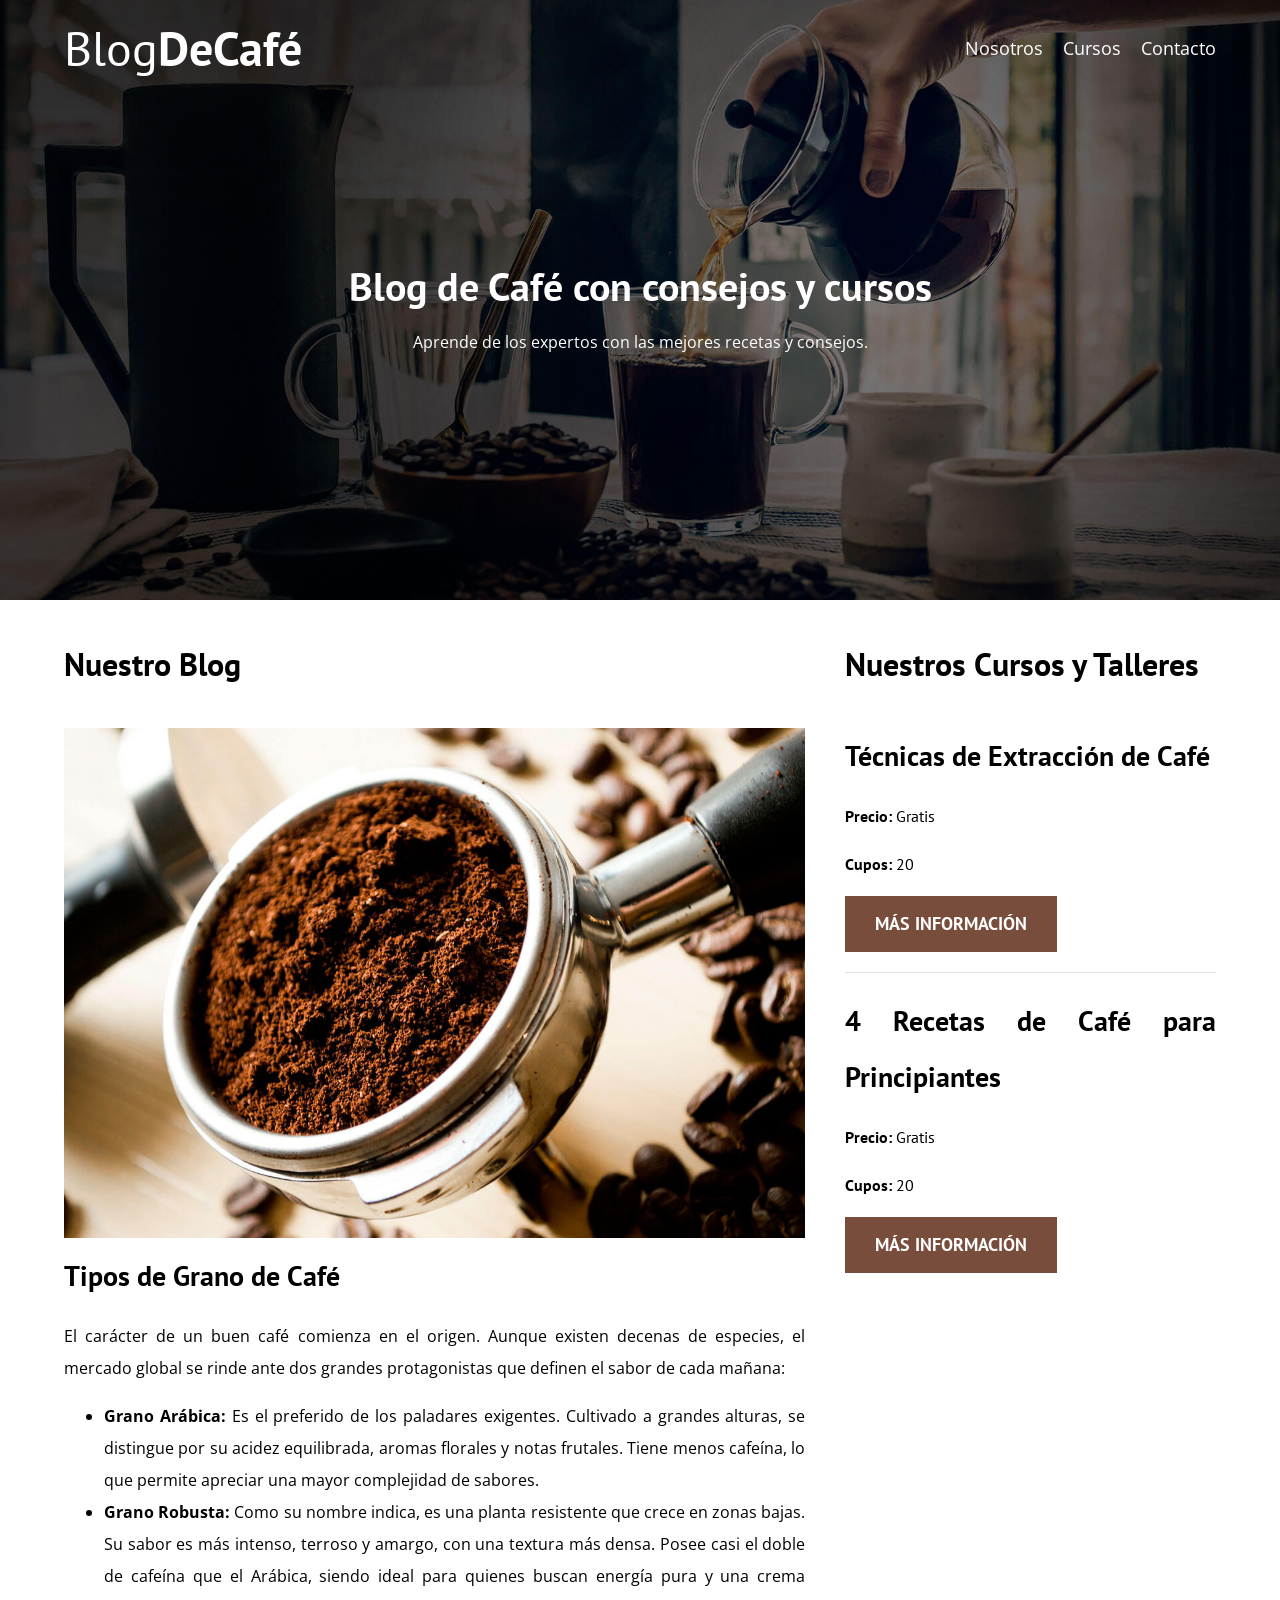
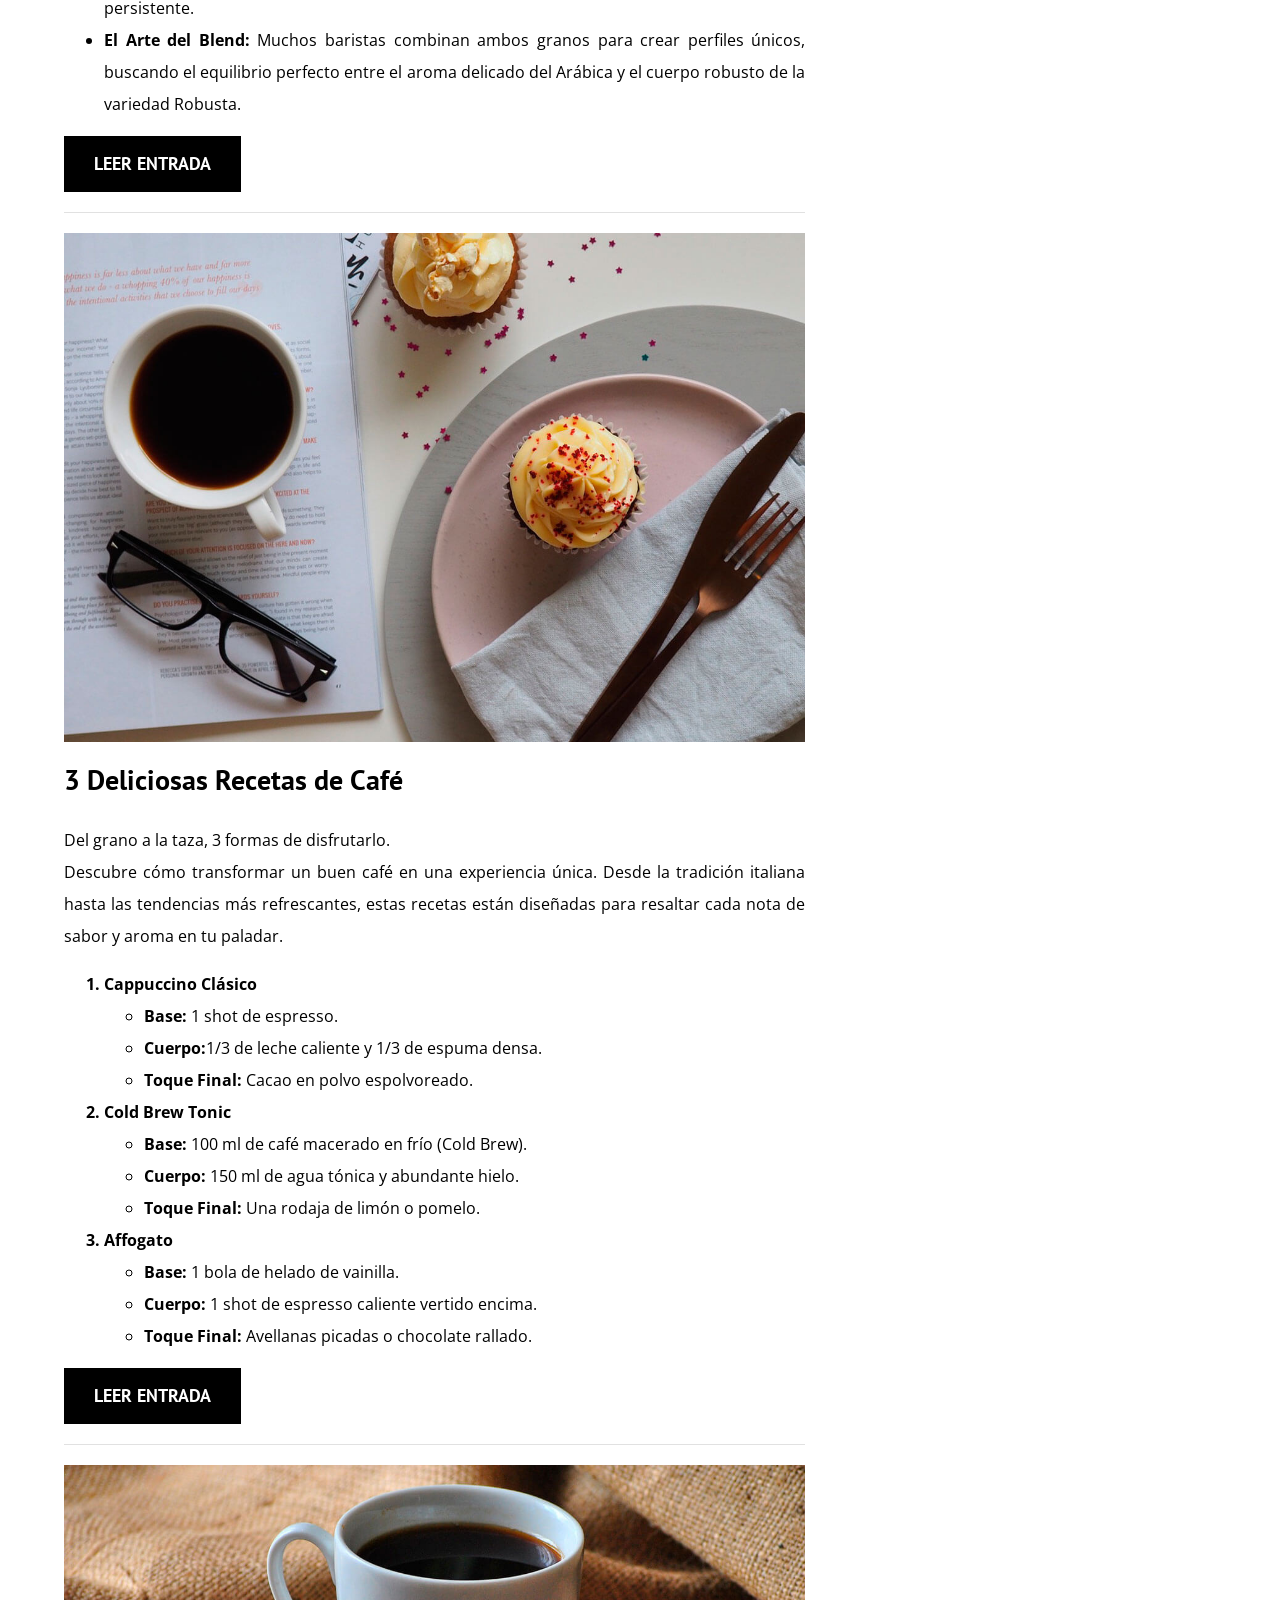
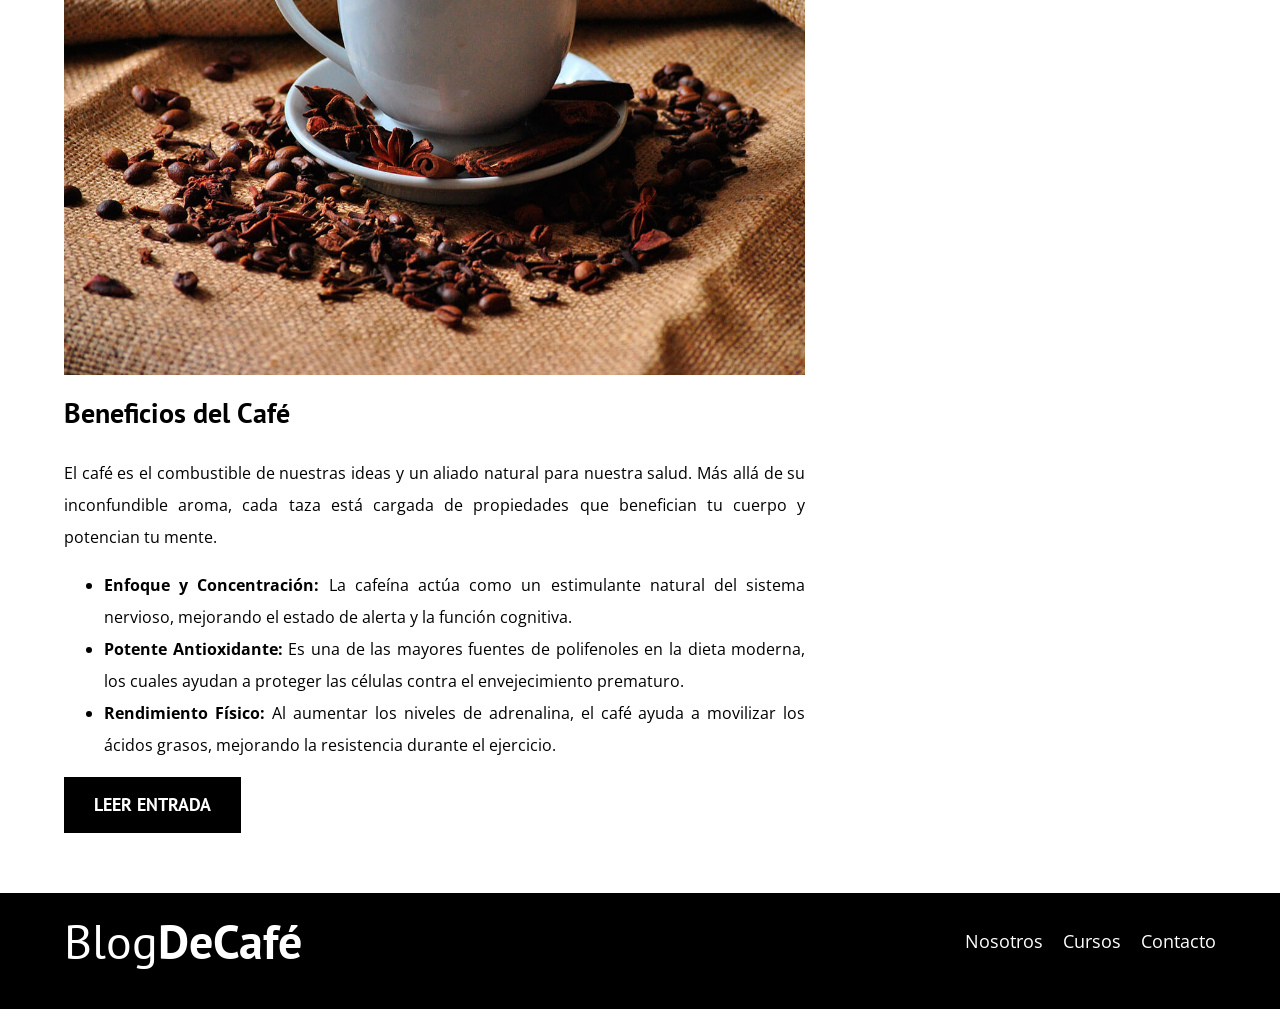
==== index.html @ ea9eab6d "Previo a Agentes" ====
<!DOCTYPE html>
<html lang="en">
<head>
    <meta charset="UTF-8">
    <meta name="viewport" content="width=device-width, initial-scale=1.0">
    <title>BlogDeCafe</title>
    <!--    ENLACES    -->
    <link rel="stylesheet" href="css/normalize.css">
    <link rel="preconnect" href="https://fonts.googleapis.com">
    <link rel="preconnect" href="https://fonts.gstatic.com" crossorigin>
    <link href="https://fonts.googleapis.com/css2?family=Open+Sans:ital,wght@0,300..800;1,300..800&family=PT+Sans:ital,wght@0,400;0,700;1,400;1,700&display=swap" rel="stylesheet">
    <link rel="stylesheet" href="css/style.css">
</head>
<body>

    <header class="header">
        <!--    BARRA NAVEGACIÓN    -->
        <div class="contenedor">
            <div class="barra">
                <a class="logo" href="index.html">
                    <h1 class="logo__nombre no-margin centrar-texto">Blog<span class="logo__bold">DeCafé</span></h1>
                </a>

                <nav class="navegacion">
                    <a href="nosotros.html" class="navegacion__enlace">Nosotros</a>
                    <a href="cursos.html" class="navegacion__enlace">Cursos</a>
                    <a href="contacto.html" class="navegacion__enlace">Contacto</a>
                </nav>
            </div>
        </div>

        <div class="header__texto">
            <h2 class="no-margin">
                Blog de Café con consejos y cursos
            </h2>
            <p class="no-margin">
                Aprende de los expertos con las mejores recetas y consejos.
            </p>
        </div>
    </header>

    <div class="contenedor contenido-principal">
        <!--    CONTENIDO DEL BLOG  -->
        <main class="blog">
            <h3>Nuestro Blog</h3>
            <!--    ENTRADA 1 -->
            <article class="entrada">
                <div class="entrada__imagen">
                    <img src="img/blog1.jpg" alt="imagen blog">
                </div>

                <div class="entrada__contenido">
                    <h4 class="no-margin">Tipos de Grano de Café</h4>
                    <p class="tiposdegranos_texto">
                        El carácter de un buen café comienza en el origen. Aunque existen decenas de especies, el mercado global se rinde ante dos grandes protagonistas que definen el sabor de cada mañana:
                        <ul>
                            <li><b>Grano Arábica:</b> Es el preferido de los paladares exigentes. Cultivado a grandes alturas, se distingue por su acidez equilibrada, aromas florales y notas frutales. Tiene menos cafeína, lo que permite apreciar una mayor complejidad de sabores.</li>
                            <li><b>Grano Robusta:</b> Como su nombre indica, es una planta resistente que crece en zonas bajas. Su sabor es más intenso, terroso y amargo, con una textura más densa. Posee casi el doble de cafeína que el Arábica, siendo ideal para quienes buscan energía pura y una crema persistente.</li>
                            <li><b>El Arte del Blend:</b> Muchos baristas combinan ambos granos para crear perfiles únicos, buscando el equilibrio perfecto entre el aroma delicado del Arábica y el cuerpo robusto de la variedad Robusta.</li>
                        </ul>
                    </p>
                    <a href="entrada.html" class="boton boton--primario">Leer entrada</a>
                </div>
            </article>
            <!--    ENTRADA 2 -->
            <article class="entrada">
                <div class="entrada__imagen">
                    <img src="img/blog2.jpg" alt="imagen blog">
                </div>
                
                <div class="entrada__contenido">
                    <h4 class="no-margin">3 Deliciosas Recetas de Café</h4>
                    <p class="tiposdegranos_texto">
                        Del grano a la taza, 3 formas de disfrutarlo. <br>
                        Descubre cómo transformar un buen café en una experiencia única. Desde la tradición italiana hasta las tendencias más refrescantes, estas recetas están diseñadas para resaltar cada nota de sabor y aroma en tu paladar.
                        <ol>
                            <b><li>Cappuccino Clásico</li></b>
                            <ul>
                                <li><b>Base:</b> 1 shot de espresso.</li>
                                <li><b>Cuerpo:</b>1/3 de leche caliente y 1/3 de espuma densa.</li>
                                <li><b>Toque Final:</b> Cacao en polvo espolvoreado.</li>
                            </ul>
                            <b><li>Cold Brew Tonic</li></b>
                            <ul>
                                <li><b>Base:</b> 100 ml de café macerado en frío (Cold Brew).</li>
                                <li><b>Cuerpo:</b> 150 ml de agua tónica y abundante hielo.</li>
                                <li><b>Toque Final:</b> Una rodaja de limón o pomelo.</li>
                            </ul>
                            <b><li>Affogato</li></b>
                            <ul>
                                <li><b>Base:</b> 1 bola de helado de vainilla.</li>
                                <li><b>Cuerpo:</b> 1 shot de espresso caliente vertido encima.</li>
                                <li><b>Toque Final:</b> Avellanas picadas o chocolate rallado.</li>
                            </ul>
                        </ol>
                        
                    </p>
                    <a href="entrada.html" class="boton boton--primario">Leer entrada</a>
                </div>
            </article>
            <!--    ENTRADA 3 -->
            <article class="entrada">
                <div class="entrada__imagen">
                    <img src="img/blog3.jpg" alt="imagen blog">
                </div>
                
                <div class="entrada__contenido">
                    <h4 class="no-margin">Beneficios del Café</h4>
                    <p class="tiposdegranos_texto">
                        El café es el combustible de nuestras ideas y un aliado natural para nuestra salud. Más allá de su inconfundible aroma, cada taza está cargada de propiedades que benefician tu cuerpo y potencian tu mente.
                        <ul>
                            <li><b>Enfoque y Concentración:</b> La cafeína actúa como un estimulante natural del sistema nervioso, mejorando el estado de alerta y la función cognitiva.</li>
                            <li><b>Potente Antioxidante:</b> Es una de las mayores fuentes de polifenoles en la dieta moderna, los cuales ayudan a proteger las células contra el envejecimiento prematuro.</li>
                            <li><b>Rendimiento Físico:</b> Al aumentar los niveles de adrenalina, el café ayuda a movilizar los ácidos grasos, mejorando la resistencia durante el ejercicio.</li>
                        </ul>
                    </p>
                    <a href="entrada.html" class="boton boton--primario">Leer entrada</a>
                </div>
            </article>

        </main>

        <!--    BARRA LATERAL   -->
        <aside class="sidebar">
            <h3>Nuestros Cursos y Talleres</h3>
            <!--    CURSOS      -->
            <ul class="cursos no-padding">
                <li class="widget-curso">
                    <h4 class="no-margin">Técnicas de Extracción de Café</h4>
                    <p class="widget-curso__item">Precio: 
                        <span class="widget-curso__info"> Gratis</span>
                    </p>
                    <p class="widget-curso__item">Cupos: 
                        <span class="widget-curso__info"> 20</span>
                    </p>
                    <!--BOTON-->
                    <a href="entrada.html" class="boton boton--secundario">Más información</a>
                </li>

                <li class="widget-curso">
                    <h4 class="no-margin">4 Recetas de Café para Principiantes</h4>
                    <p class="widget-curso__item">Precio: 
                        <span class="widget-curso__info"> Gratis</span>
                    </p>
                    <p class="widget-curso__item">Cupos: 
                        <span class="widget-curso__info"> 20</span>
                    </p>
                    <!--BOTON-->
                    <a href="entrada.html" class="boton boton--secundario">Más información</a>
                </li>
            </ul>
        </aside>
    </div>
    
    <footer class="footer">
        <div class="contenedor">
            <div class="barra">
                <a class="logo" href="index.html">
                    <h1 class="logo__nombre no-margin centrar-texto">Blog<span class="logo__bold">DeCafé</span></h1>
                </a>

                <nav class="navegacion">
                    <a href="nosotros.html" class="navegacion__enlace">Nosotros</a>
                    <a href="cursos.html" class="navegacion__enlace">Cursos</a>
                    <a href="contacto.html" class="navegacion__enlace">Contacto</a>
                </nav>
            </div>
        </div>
    </footer>

</body>
</html>
---- css/style.css ----
/*Custom Properties*/
:root{
    --fuenteHeading: 'PT Sans', san-serif;
    --fuenteParrafos: 'Open Sans', san-serif;

    --primario: #784D3C;
    --gris: #e1e1e1;
    --blanco: #ffffff;
    --negro: #000000;
}

html{
    box-sizing: border-box;
    font-size: 62.5%;           /*1rem = 10px*/
}
/* Snippet */
*, *:before, *:after{
    box-sizing: inherit;
}
body{
    font-family: var(--fuenteParrafos);
    font-size: 1.6rem;
    line-height: 2;             /*Interlineado*/
}
/* GLOBALES */
.contenedor{
    max-width: 120rem;
    width: 90%;                 /*Uso un ancho del 90%*/
    margin: 0 auto;             /*Centrado*/
}
a{
    text-decoration: none;
}
h1, h2, h3, h4{
    font-family: var(--fuenteHeading);
}
h1{
    font-size: 4.8rem;
}
h2{
    font-size: 4rem;
}
h3{
    font-size: 3.2rem;
}
h4{
    font-size: 2.8rem;
}
img{
    max-width: 100%;
}
/*  UTILIDADES  */
.no-margin{
    margin: 0;      /*Para eliminar el margen*/
}
.no-padding{
    padding: 0;     /*Para eliminar el padding*/
}
.centrar-texto{
    text-align: center;
}
/* HEADER */
.header{
    background-image: url(../img/banner.jpg);
    height: 60rem;
    background-size: cover;                 /*Toma todo el espacio disponible*/
    background-repeat: no-repeat;
    background-position: center center;     /*Centrado Vertical y Horizontal*/
}
.header__texto{
    text-align: center;
    color: var(--blanco);
    margin-top: 5rem;
}
@media (min-width: 768px) {
    .header__texto{
        margin-top: 15rem;
    }
}
@media (min-width: 768px) {
    .barra{
        display: flex;
        justify-content: space-between;
        align-items: center;
    }
}
.logo{
    color: var(--blanco);
}
.logo__nombre{
    font-weight: 400;
}
.logo__bold{
    font-weight: 700;
}
/* ENLACES */
@media (min-width: 768px) {
    .navegacion{
        display: flex;
        gap: 2rem;
    }
}
.navegacion__enlace{
    display: block;
    text-align: center;
    font-size: 1.8rem;
    color: var(--blanco);
}
/*CONTENIDO DEL BLOG*/
@media (min-width: 768px) {
    .contenido-principal{
        display: grid;
        grid-template-columns: 2fr 1fr;
        column-gap: 4rem;
    }
}
.tiposdegranos_texto{
    text-align: justify;
}
ul{
    text-align: justify;
}
.entrada{
    border-bottom: 1px solid var(--gris);
    margin-bottom: 2rem;
}
.entrada:last-of-type{      /*Me refiero a la ULTIMA entrada*/
    border: none;           /*Es para que la ultima entrada NO*/
    margin-bottom: 0;       /*tenga la línea gris */
}
.boton{
    display: block;
    font-family: var(--fuenteHeading);
    color: var(--blanco);
    text-align: center;
    padding: 1rem 3rem;
    font-size: 1.8rem;
    font-weight: 700;
    text-transform: uppercase;
    margin-bottom: 2rem;
}
@media (min-width: 768px) {
    .boton{
        display: inline-block;
    }
    
}
.boton--primario{
    background-color: var(--negro);
}                                       /*Uso de MODIFICADOR de BEM*/
.boton--secundario{
    background-color: var(--primario);
}
/* Seccíon LATERAL (ASIDE)*/
.cursos{
    list-style: none;
}
.widget-curso{
    border-bottom: 1px solid var(--gris);
    margin-bottom: 2rem;
}
.widget-curso:last-of-type{     /*SELECCIONA EL ULTIMO CURSO*/
    border: none;
    margin-bottom: 0;
}
.widget-curso__item{
    font-family: var(--fuenteHeading);
    font-weight: 700;

}
.widget-curso__info{
    font-family: var(--fuenteHeading);
    font-weight: 400;
}
/*  FOOTER  */
.footer{
    background-color: var(--negro);
    padding-bottom: 2rem;
    margin-top: 4rem;
}
/*  SOBRE NOSOTROS */
.sobre-nostros__texto{
    text-align: justify;
}
@media (min-width: 768px) {
    .sobre-nostros{
        display: grid;
        grid-template-columns: repeat(2, 1fr);
        column-gap: 2rem;
    }
}
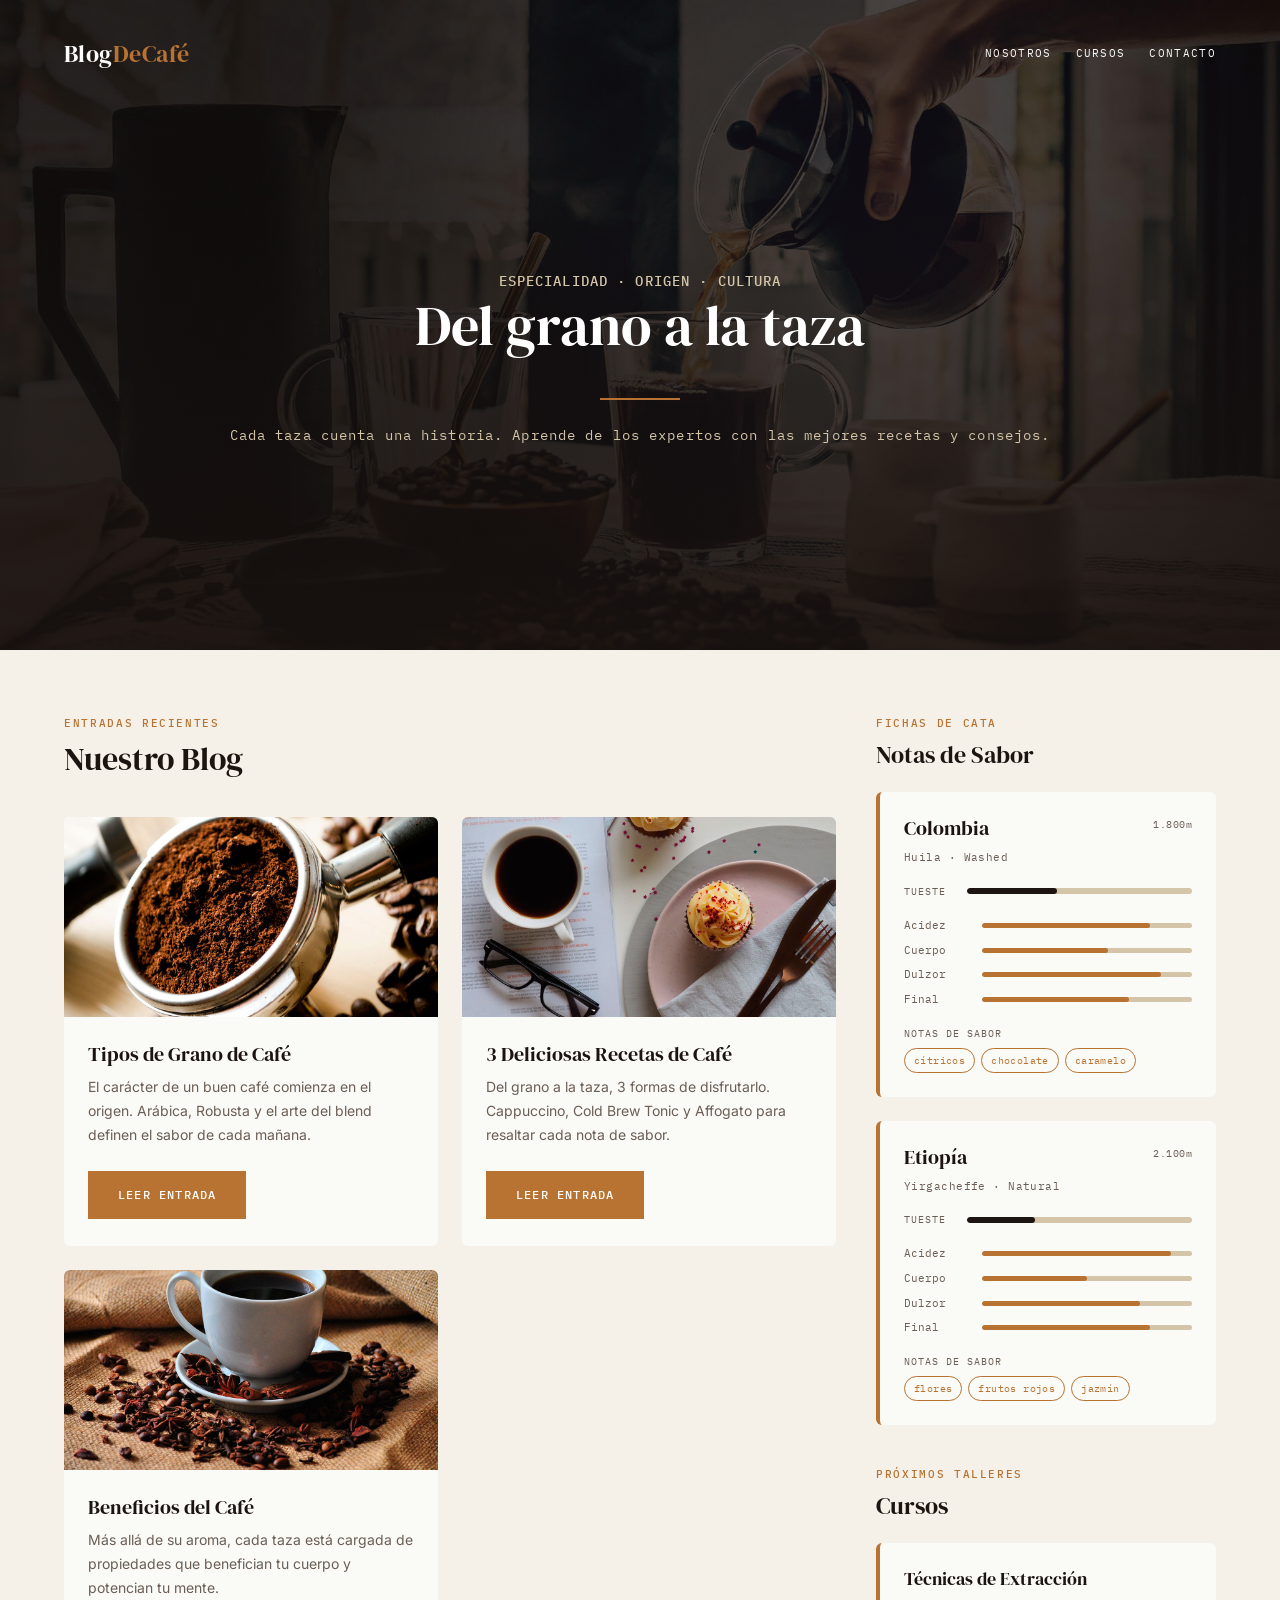
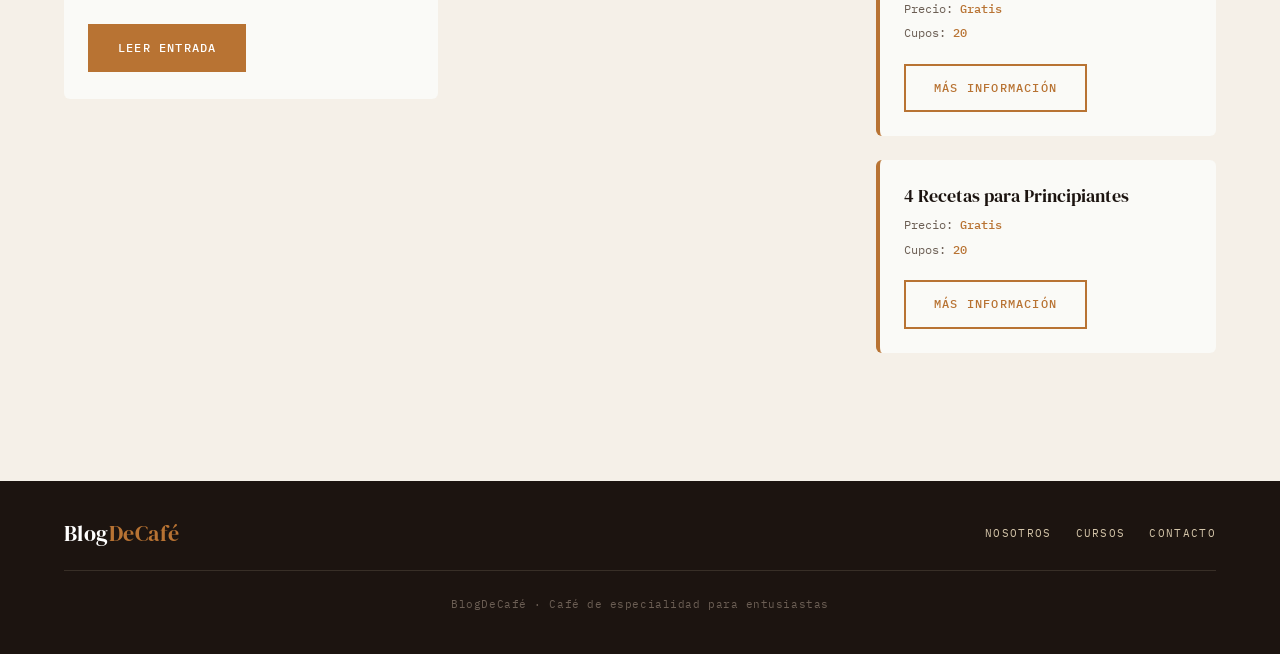
==== commit bef5c37d: "Reestructuración con Skills" ====
--- a/index.html
+++ b/index.html
@@ -1,26 +1,23 @@
 <!DOCTYPE html>
-<html lang="en">
+<html lang="es">
 <head>
     <meta charset="UTF-8">
     <meta name="viewport" content="width=device-width, initial-scale=1.0">
-    <title>BlogDeCafe</title>
-    <!--    ENLACES    -->
+    <title>BlogDeCafé — Café de Especialidad</title>
     <link rel="stylesheet" href="css/normalize.css">
     <link rel="preconnect" href="https://fonts.googleapis.com">
     <link rel="preconnect" href="https://fonts.gstatic.com" crossorigin>
-    <link href="https://fonts.googleapis.com/css2?family=Open+Sans:ital,wght@0,300..800;1,300..800&family=PT+Sans:ital,wght@0,400;0,700;1,400;1,700&display=swap" rel="stylesheet">
+    <link href="https://fonts.googleapis.com/css2?family=DM+Serif+Display&family=IBM+Plex+Mono:wght@400;500&family=Inter:wght@400;500;600&display=swap" rel="stylesheet">
     <link rel="stylesheet" href="css/style.css">
 </head>
 <body>
 
     <header class="header">
-        <!--    BARRA NAVEGACIÓN    -->
         <div class="contenedor">
             <div class="barra">
                 <a class="logo" href="index.html">
-                    <h1 class="logo__nombre no-margin centrar-texto">Blog<span class="logo__bold">DeCafé</span></h1>
+                    <h1 class="logo__nombre no-margin">Blog<span class="logo__bold">DeCafé</span></h1>
                 </a>
-
                 <nav class="navegacion">
                     <a href="nosotros.html" class="navegacion__enlace">Nosotros</a>
                     <a href="cursos.html" class="navegacion__enlace">Cursos</a>
@@ -30,143 +27,206 @@
         </div>
 
         <div class="header__texto">
-            <h2 class="no-margin">
-                Blog de Café con consejos y cursos
-            </h2>
-            <p class="no-margin">
-                Aprende de los expertos con las mejores recetas y consejos.
-            </p>
+            <p class="eyebrow no-margin">Especialidad · Origen · Cultura</p>
+            <h2 class="no-margin">Del grano a la taza</h2>
+            <hr class="copper-line">
+            <p class="no-margin">Cada taza cuenta una historia. Aprende de los expertos con las mejores recetas y consejos.</p>
         </div>
     </header>
 
     <div class="contenedor contenido-principal">
-        <!--    CONTENIDO DEL BLOG  -->
         <main class="blog">
+            <p class="eyebrow">Entradas recientes</p>
             <h3>Nuestro Blog</h3>
-            <!--    ENTRADA 1 -->
-            <article class="entrada">
-                <div class="entrada__imagen">
-                    <img src="img/blog1.jpg" alt="imagen blog">
-                </div>
-
-                <div class="entrada__contenido">
-                    <h4 class="no-margin">Tipos de Grano de Café</h4>
-                    <p class="tiposdegranos_texto">
-                        El carácter de un buen café comienza en el origen. Aunque existen decenas de especies, el mercado global se rinde ante dos grandes protagonistas que definen el sabor de cada mañana:
-                        <ul>
-                            <li><b>Grano Arábica:</b> Es el preferido de los paladares exigentes. Cultivado a grandes alturas, se distingue por su acidez equilibrada, aromas florales y notas frutales. Tiene menos cafeína, lo que permite apreciar una mayor complejidad de sabores.</li>
-                            <li><b>Grano Robusta:</b> Como su nombre indica, es una planta resistente que crece en zonas bajas. Su sabor es más intenso, terroso y amargo, con una textura más densa. Posee casi el doble de cafeína que el Arábica, siendo ideal para quienes buscan energía pura y una crema persistente.</li>
-                            <li><b>El Arte del Blend:</b> Muchos baristas combinan ambos granos para crear perfiles únicos, buscando el equilibrio perfecto entre el aroma delicado del Arábica y el cuerpo robusto de la variedad Robusta.</li>
-                        </ul>
-                    </p>
-                    <a href="entrada.html" class="boton boton--primario">Leer entrada</a>
-                </div>
-            </article>
-            <!--    ENTRADA 2 -->
-            <article class="entrada">
-                <div class="entrada__imagen">
-                    <img src="img/blog2.jpg" alt="imagen blog">
-                </div>
-                
-                <div class="entrada__contenido">
-                    <h4 class="no-margin">3 Deliciosas Recetas de Café</h4>
-                    <p class="tiposdegranos_texto">
-                        Del grano a la taza, 3 formas de disfrutarlo. <br>
-                        Descubre cómo transformar un buen café en una experiencia única. Desde la tradición italiana hasta las tendencias más refrescantes, estas recetas están diseñadas para resaltar cada nota de sabor y aroma en tu paladar.
-                        <ol>
-                            <b><li>Cappuccino Clásico</li></b>
-                            <ul>
-                                <li><b>Base:</b> 1 shot de espresso.</li>
-                                <li><b>Cuerpo:</b>1/3 de leche caliente y 1/3 de espuma densa.</li>
-                                <li><b>Toque Final:</b> Cacao en polvo espolvoreado.</li>
-                            </ul>
-                            <b><li>Cold Brew Tonic</li></b>
-                            <ul>
-                                <li><b>Base:</b> 100 ml de café macerado en frío (Cold Brew).</li>
-                                <li><b>Cuerpo:</b> 150 ml de agua tónica y abundante hielo.</li>
-                                <li><b>Toque Final:</b> Una rodaja de limón o pomelo.</li>
-                            </ul>
-                            <b><li>Affogato</li></b>
-                            <ul>
-                                <li><b>Base:</b> 1 bola de helado de vainilla.</li>
-                                <li><b>Cuerpo:</b> 1 shot de espresso caliente vertido encima.</li>
-                                <li><b>Toque Final:</b> Avellanas picadas o chocolate rallado.</li>
-                            </ul>
-                        </ol>
-                        
-                    </p>
-                    <a href="entrada.html" class="boton boton--primario">Leer entrada</a>
-                </div>
-            </article>
-            <!--    ENTRADA 3 -->
-            <article class="entrada">
-                <div class="entrada__imagen">
-                    <img src="img/blog3.jpg" alt="imagen blog">
-                </div>
-                
-                <div class="entrada__contenido">
-                    <h4 class="no-margin">Beneficios del Café</h4>
-                    <p class="tiposdegranos_texto">
-                        El café es el combustible de nuestras ideas y un aliado natural para nuestra salud. Más allá de su inconfundible aroma, cada taza está cargada de propiedades que benefician tu cuerpo y potencian tu mente.
-                        <ul>
-                            <li><b>Enfoque y Concentración:</b> La cafeína actúa como un estimulante natural del sistema nervioso, mejorando el estado de alerta y la función cognitiva.</li>
-                            <li><b>Potente Antioxidante:</b> Es una de las mayores fuentes de polifenoles en la dieta moderna, los cuales ayudan a proteger las células contra el envejecimiento prematuro.</li>
-                            <li><b>Rendimiento Físico:</b> Al aumentar los niveles de adrenalina, el café ayuda a movilizar los ácidos grasos, mejorando la resistencia durante el ejercicio.</li>
-                        </ul>
-                    </p>
-                    <a href="entrada.html" class="boton boton--primario">Leer entrada</a>
-                </div>
-            </article>
-
+
+            <div class="blog-grid">
+                <!-- Entrada 1 -->
+                <article class="entrada reveal">
+                    <div class="entrada__imagen">
+                        <img src="img/blog1.jpg" alt="Granos de café molidos en portafilter">
+                    </div>
+                    <div class="entrada__contenido">
+                        <h4 class="no-margin">Tipos de Grano de Café</h4>
+                        <p>El carácter de un buen café comienza en el origen. Arábica, Robusta y el arte del blend definen el sabor de cada mañana.</p>
+                        <a href="entrada.html" class="boton boton--primario">Leer entrada</a>
+                    </div>
+                </article>
+
+                <!-- Entrada 2 -->
+                <article class="entrada reveal">
+                    <div class="entrada__imagen">
+                        <img src="img/blog2.jpg" alt="Taza de café con cupcakes">
+                    </div>
+                    <div class="entrada__contenido">
+                        <h4 class="no-margin">3 Deliciosas Recetas de Café</h4>
+                        <p>Del grano a la taza, 3 formas de disfrutarlo. Cappuccino, Cold Brew Tonic y Affogato para resaltar cada nota de sabor.</p>
+                        <a href="entrada.html" class="boton boton--primario">Leer entrada</a>
+                    </div>
+                </article>
+
+                <!-- Entrada 3 -->
+                <article class="entrada reveal">
+                    <div class="entrada__imagen">
+                        <img src="img/blog3.jpg" alt="Taza de café sobre arpillera">
+                    </div>
+                    <div class="entrada__contenido">
+                        <h4 class="no-margin">Beneficios del Café</h4>
+                        <p>Más allá de su aroma, cada taza está cargada de propiedades que benefician tu cuerpo y potencian tu mente.</p>
+                        <a href="entrada.html" class="boton boton--primario">Leer entrada</a>
+                    </div>
+                </article>
+            </div>
         </main>
 
-        <!--    BARRA LATERAL   -->
+        <!-- Barra lateral -->
         <aside class="sidebar">
-            <h3>Nuestros Cursos y Talleres</h3>
-            <!--    CURSOS      -->
+            <p class="eyebrow">Fichas de cata</p>
+            <h3>Notas de Sabor</h3>
+
+            <!-- Ficha de cata 1 -->
+            <div class="tasting-card reveal">
+                <div class="tasting-card__header">
+                    <span class="tasting-card__origin">Colombia</span>
+                    <span class="tasting-card__altitude">1.800m</span>
+                </div>
+                <p class="tasting-card__region">Huila · Washed</p>
+                <div class="tasting-card__roast">
+                    <span class="tasting-card__roast-label">Tueste</span>
+                    <div class="tasting-card__roast-bar">
+                        <div class="tasting-card__roast-fill" style="width: 40%"></div>
+                    </div>
+                </div>
+                <div class="tasting-card__attributes">
+                    <div class="tasting-card__attr">
+                        <span class="tasting-card__attr-label">Acidez</span>
+                        <div class="tasting-card__attr-bar">
+                            <div class="tasting-card__attr-fill" style="width: 80%"></div>
+                        </div>
+                    </div>
+                    <div class="tasting-card__attr">
+                        <span class="tasting-card__attr-label">Cuerpo</span>
+                        <div class="tasting-card__attr-bar">
+                            <div class="tasting-card__attr-fill" style="width: 60%"></div>
+                        </div>
+                    </div>
+                    <div class="tasting-card__attr">
+                        <span class="tasting-card__attr-label">Dulzor</span>
+                        <div class="tasting-card__attr-bar">
+                            <div class="tasting-card__attr-fill" style="width: 85%"></div>
+                        </div>
+                    </div>
+                    <div class="tasting-card__attr">
+                        <span class="tasting-card__attr-label">Final</span>
+                        <div class="tasting-card__attr-bar">
+                            <div class="tasting-card__attr-fill" style="width: 70%"></div>
+                        </div>
+                    </div>
+                </div>
+                <p class="tasting-card__notes-label">Notas de sabor</p>
+                <div class="tasting-card__tags">
+                    <span class="tasting-card__tag">cítricos</span>
+                    <span class="tasting-card__tag">chocolate</span>
+                    <span class="tasting-card__tag">caramelo</span>
+                </div>
+            </div>
+
+            <!-- Ficha de cata 2 -->
+            <div class="tasting-card reveal">
+                <div class="tasting-card__header">
+                    <span class="tasting-card__origin">Etiopía</span>
+                    <span class="tasting-card__altitude">2.100m</span>
+                </div>
+                <p class="tasting-card__region">Yirgacheffe · Natural</p>
+                <div class="tasting-card__roast">
+                    <span class="tasting-card__roast-label">Tueste</span>
+                    <div class="tasting-card__roast-bar">
+                        <div class="tasting-card__roast-fill" style="width: 30%"></div>
+                    </div>
+                </div>
+                <div class="tasting-card__attributes">
+                    <div class="tasting-card__attr">
+                        <span class="tasting-card__attr-label">Acidez</span>
+                        <div class="tasting-card__attr-bar">
+                            <div class="tasting-card__attr-fill" style="width: 90%"></div>
+                        </div>
+                    </div>
+                    <div class="tasting-card__attr">
+                        <span class="tasting-card__attr-label">Cuerpo</span>
+                        <div class="tasting-card__attr-bar">
+                            <div class="tasting-card__attr-fill" style="width: 50%"></div>
+                        </div>
+                    </div>
+                    <div class="tasting-card__attr">
+                        <span class="tasting-card__attr-label">Dulzor</span>
+                        <div class="tasting-card__attr-bar">
+                            <div class="tasting-card__attr-fill" style="width: 75%"></div>
+                        </div>
+                    </div>
+                    <div class="tasting-card__attr">
+                        <span class="tasting-card__attr-label">Final</span>
+                        <div class="tasting-card__attr-bar">
+                            <div class="tasting-card__attr-fill" style="width: 80%"></div>
+                        </div>
+                    </div>
+                </div>
+                <p class="tasting-card__notes-label">Notas de sabor</p>
+                <div class="tasting-card__tags">
+                    <span class="tasting-card__tag">flores</span>
+                    <span class="tasting-card__tag">frutos rojos</span>
+                    <span class="tasting-card__tag">jazmín</span>
+                </div>
+            </div>
+
+            <!-- Cursos widget -->
+            <p class="eyebrow" style="margin-top: var(--space-lg)">Próximos talleres</p>
+            <h3>Cursos</h3>
+
             <ul class="cursos no-padding">
-                <li class="widget-curso">
-                    <h4 class="no-margin">Técnicas de Extracción de Café</h4>
-                    <p class="widget-curso__item">Precio: 
-                        <span class="widget-curso__info"> Gratis</span>
-                    </p>
-                    <p class="widget-curso__item">Cupos: 
-                        <span class="widget-curso__info"> 20</span>
-                    </p>
-                    <!--BOTON-->
+                <li class="widget-curso reveal">
+                    <h4 class="no-margin">Técnicas de Extracción</h4>
+                    <p class="widget-curso__item">Precio: <span class="widget-curso__info">Gratis</span></p>
+                    <p class="widget-curso__item">Cupos: <span class="widget-curso__info">20</span></p>
                     <a href="entrada.html" class="boton boton--secundario">Más información</a>
                 </li>
-
-                <li class="widget-curso">
-                    <h4 class="no-margin">4 Recetas de Café para Principiantes</h4>
-                    <p class="widget-curso__item">Precio: 
-                        <span class="widget-curso__info"> Gratis</span>
-                    </p>
-                    <p class="widget-curso__item">Cupos: 
-                        <span class="widget-curso__info"> 20</span>
-                    </p>
-                    <!--BOTON-->
+                <li class="widget-curso reveal">
+                    <h4 class="no-margin">4 Recetas para Principiantes</h4>
+                    <p class="widget-curso__item">Precio: <span class="widget-curso__info">Gratis</span></p>
+                    <p class="widget-curso__item">Cupos: <span class="widget-curso__info">20</span></p>
                     <a href="entrada.html" class="boton boton--secundario">Más información</a>
                 </li>
             </ul>
         </aside>
     </div>
-    
+
     <footer class="footer">
         <div class="contenedor">
             <div class="barra">
                 <a class="logo" href="index.html">
-                    <h1 class="logo__nombre no-margin centrar-texto">Blog<span class="logo__bold">DeCafé</span></h1>
+                    <h1 class="logo__nombre no-margin">Blog<span class="logo__bold">DeCafé</span></h1>
                 </a>
-
                 <nav class="navegacion">
                     <a href="nosotros.html" class="navegacion__enlace">Nosotros</a>
                     <a href="cursos.html" class="navegacion__enlace">Cursos</a>
                     <a href="contacto.html" class="navegacion__enlace">Contacto</a>
                 </nav>
             </div>
+            <p class="footer__copy">BlogDeCafé · Café de especialidad para entusiastas</p>
         </div>
     </footer>
 
+    <script>
+        // Scroll reveal
+        const reveals = document.querySelectorAll('.reveal');
+        const observer = new IntersectionObserver((entries) => {
+            entries.forEach(entry => {
+                if (entry.isIntersecting) {
+                    entry.target.classList.add('visible');
+                }
+            });
+        }, { threshold: 0.15 });
+
+        reveals.forEach(el => observer.observe(el));
+    </script>
+
 </body>
-</html>+</html>
--- a/css/style.css
+++ b/css/style.css
@@ -1,191 +1,925 @@
-/*Custom Properties*/
-:root{
-    --fuenteHeading: 'PT Sans', san-serif;
-    --fuenteParrafos: 'Open Sans', san-serif;
-
-    --primario: #784D3C;
-    --gris: #e1e1e1;
-    --blanco: #ffffff;
-    --negro: #000000;
-}
-
-html{
-    box-sizing: border-box;
-    font-size: 62.5%;           /*1rem = 10px*/
-}
-/* Snippet */
-*, *:before, *:after{
-    box-sizing: inherit;
-}
-body{
-    font-family: var(--fuenteParrafos);
-    font-size: 1.6rem;
-    line-height: 2;             /*Interlineado*/
-}
-/* GLOBALES */
-.contenedor{
-    max-width: 120rem;
-    width: 90%;                 /*Uso un ancho del 90%*/
-    margin: 0 auto;             /*Centrado*/
-}
-a{
-    text-decoration: none;
-}
-h1, h2, h3, h4{
-    font-family: var(--fuenteHeading);
-}
-h1{
-    font-size: 4.8rem;
-}
-h2{
-    font-size: 4rem;
-}
-h3{
-    font-size: 3.2rem;
-}
-h4{
+/* ============================================
+   BlogDeCafé — Rediseño
+   Palette: espresso, copper, parchment, burlap, smoke, steam
+   Fonts: DM Serif Display, Inter, IBM Plex Mono
+   ============================================ */
+
+/* --- Tokens --- */
+:root {
+  --espresso: #1C1410;
+  --copper: #B87333;
+  --copper-dark: #8F5A28;
+  --parchment: #F5F0E8;
+  --burlap: #D4C5A9;
+  --smoke: #6B5E54;
+  --steam: #FAFAF7;
+  --white: #FFFFFF;
+
+  --font-display: 'DM Serif Display', serif;
+  --font-body: 'Inter', sans-serif;
+  --font-mono: 'IBM Plex Mono', monospace;
+
+  --space-xs: 0.8rem;
+  --space-sm: 1.6rem;
+  --space-md: 2.4rem;
+  --space-lg: 4rem;
+  --space-xl: 6.4rem;
+  --space-2xl: 10rem;
+
+  --radius: 6px;
+  --max-w: 120rem;
+}
+
+/* --- Reset --- */
+*,
+*::before,
+*::after {
+  box-sizing: border-box;
+  margin: 0;
+  padding: 0;
+}
+
+html {
+  font-size: 62.5%;
+  scroll-behavior: smooth;
+}
+
+body {
+  font-family: var(--font-body);
+  font-size: 1.6rem;
+  line-height: 1.7;
+  color: var(--espresso);
+  background-color: var(--parchment);
+  -webkit-font-smoothing: antialiased;
+}
+
+img {
+  max-width: 100%;
+  display: block;
+}
+
+a {
+  text-decoration: none;
+  color: inherit;
+}
+
+ul, ol {
+  list-style: none;
+}
+
+/* --- Utilities --- */
+.contenedor {
+  max-width: var(--max-w);
+  width: 90%;
+  margin: 0 auto;
+}
+
+.no-margin { margin: 0; }
+.no-padding { padding: 0; }
+.centrar-texto { text-align: center; }
+
+/* --- Typography --- */
+h1, h2, h3, h4 {
+  font-family: var(--font-display);
+  font-weight: 400;
+  line-height: 1.15;
+}
+
+h1 { font-size: 5.6rem; }
+h2 { font-size: 4rem; }
+h3 { font-size: 2.8rem; }
+h4 { font-size: 2rem; }
+
+p {
+  margin-bottom: var(--space-sm);
+}
+
+strong {
+  font-weight: 600;
+}
+
+/* --- Eyebrow (small caps label) --- */
+.eyebrow {
+  font-family: var(--font-mono);
+  font-size: 1.1rem;
+  font-weight: 500;
+  letter-spacing: 0.15em;
+  text-transform: uppercase;
+  color: var(--copper);
+  margin-bottom: var(--space-xs);
+}
+
+/* --- Copper Line --- */
+.copper-line {
+  width: 80px;
+  height: 2px;
+  background-color: var(--copper);
+  border: none;
+  margin: var(--space-md) auto;
+}
+
+/* --- Buttons --- */
+.boton {
+  display: inline-block;
+  font-family: var(--font-mono);
+  font-size: 1.2rem;
+  font-weight: 500;
+  letter-spacing: 0.1em;
+  text-transform: uppercase;
+  padding: 1.2rem 2.8rem;
+  border: 2px solid transparent;
+  cursor: pointer;
+  transition: all 0.3s ease;
+}
+
+.boton--primario {
+  background-color: var(--copper);
+  color: var(--white);
+  border-color: var(--copper);
+}
+
+.boton--primario:hover {
+  background-color: var(--copper-dark);
+  border-color: var(--copper-dark);
+}
+
+.boton--secundario {
+  background-color: transparent;
+  color: var(--copper);
+  border-color: var(--copper);
+}
+
+.boton--secundario:hover {
+  background-color: var(--copper);
+  color: var(--white);
+}
+
+/* ============================================
+   HEADER
+   ============================================ */
+.header {
+  position: relative;
+  background-image: url(../img/banner.jpg);
+  background-size: cover;
+  background-position: center;
+  background-repeat: no-repeat;
+  min-height: 65rem;
+  display: flex;
+  flex-direction: column;
+}
+
+.header::after {
+  content: '';
+  position: absolute;
+  inset: 0;
+  background: linear-gradient(
+    to bottom,
+    rgba(28, 20, 16, 0.4) 0%,
+    rgba(28, 20, 16, 0.6) 50%,
+    rgba(28, 20, 16, 0.8) 100%
+  );
+}
+
+.header .contenedor {
+  position: relative;
+  z-index: 2;
+}
+
+/* --- Barra (nav + logo) --- */
+.barra {
+  display: flex;
+  flex-direction: column;
+  align-items: center;
+  gap: var(--space-sm);
+  padding-top: var(--space-md);
+}
+
+@media (min-width: 768px) {
+  .barra {
+    flex-direction: row;
+    justify-content: space-between;
+    padding-top: var(--space-lg);
+  }
+}
+
+.logo {
+  color: var(--white);
+}
+
+.logo__nombre {
+  font-family: var(--font-display);
+  font-size: 2.4rem;
+  font-weight: 400;
+  letter-spacing: 0.02em;
+}
+
+.logo__bold {
+  color: var(--copper);
+}
+
+/* --- Nav --- */
+.navegacion {
+  display: flex;
+  gap: var(--space-md);
+}
+
+.navegacion__enlace {
+  font-family: var(--font-mono);
+  font-size: 1.1rem;
+  font-weight: 400;
+  letter-spacing: 0.12em;
+  text-transform: uppercase;
+  color: var(--steam);
+  transition: color 0.3s ease;
+}
+
+.navegacion__enlace:hover {
+  color: var(--copper);
+}
+
+/* --- Header texto (hero) --- */
+.header__texto {
+  position: relative;
+  z-index: 2;
+  text-align: center;
+  color: var(--white);
+  flex: 1;
+  display: flex;
+  flex-direction: column;
+  justify-content: center;
+  padding: var(--space-lg) 0;
+}
+
+.header__texto h2 {
+  font-size: 3.6rem;
+  margin-bottom: var(--space-sm);
+}
+
+.header__texto p {
+  font-family: var(--font-mono);
+  font-size: 1.3rem;
+  letter-spacing: 0.08em;
+  color: var(--burlap);
+  margin-bottom: 0;
+}
+
+@media (min-width: 768px) {
+  .header__texto h2 {
+    font-size: 5.6rem;
+  }
+  .header__texto p {
+    font-size: 1.4rem;
+  }
+}
+
+/* --- Hero copper animation --- */
+.header__texto .copper-line {
+  animation: lineGrow 1.2s ease-out 0.6s both;
+}
+
+@keyframes lineGrow {
+  from { width: 0; opacity: 0; }
+  to { width: 80px; opacity: 1; }
+}
+
+/* ============================================
+   CONTENIDO PRINCIPAL (blog + sidebar)
+   ============================================ */
+.contenido-principal {
+  padding: var(--space-xl) 0;
+}
+
+@media (min-width: 768px) {
+  .contenido-principal {
+    display: grid;
+    grid-template-columns: 1fr 34rem;
+    gap: var(--space-lg);
+    align-items: start;
+  }
+}
+
+/* --- Blog entries --- */
+.blog h3 {
+  margin-bottom: var(--space-lg);
+  font-size: 3.2rem;
+}
+
+.blog-grid {
+  display: grid;
+  grid-template-columns: 1fr;
+  gap: var(--space-md);
+}
+
+@media (min-width: 600px) {
+  .blog-grid {
+    grid-template-columns: repeat(2, 1fr);
+  }
+}
+
+/* --- Individual entry card --- */
+.entrada {
+  background: var(--steam);
+  border-radius: var(--radius);
+  overflow: hidden;
+  transition: transform 0.3s ease, box-shadow 0.3s ease;
+  border-bottom: 3px solid transparent;
+}
+
+.entrada:hover {
+  transform: translateY(-4px);
+  box-shadow: 0 12px 32px rgba(28, 20, 16, 0.1);
+  border-bottom-color: var(--copper);
+}
+
+.entrada__imagen {
+  height: 20rem;
+  overflow: hidden;
+}
+
+.entrada__imagen img {
+  width: 100%;
+  height: 100%;
+  object-fit: cover;
+  transition: transform 0.5s ease;
+}
+
+.entrada:hover .entrada__imagen img {
+  transform: scale(1.05);
+}
+
+.entrada__contenido {
+  padding: var(--space-md);
+}
+
+.entrada__contenido h4 {
+  font-size: 2rem;
+  margin-bottom: var(--space-xs);
+  line-height: 1.3;
+}
+
+.entrada__contenido p {
+  font-size: 1.4rem;
+  color: var(--smoke);
+  margin-bottom: var(--space-sm);
+}
+
+.entrada__contenido .boton {
+  margin-top: var(--space-xs);
+}
+
+/* --- Sidebar --- */
+.sidebar h3 {
+  margin-bottom: var(--space-md);
+  font-size: 2.4rem;
+}
+
+/* ============================================
+   TASTING NOTE CARDS (fichas de cata)
+   ============================================ */
+.tasting-card {
+  background: var(--steam);
+  border-radius: var(--radius);
+  padding: var(--space-md);
+  margin-bottom: var(--space-md);
+  border-left: 4px solid var(--copper);
+}
+
+.tasting-card__header {
+  display: flex;
+  justify-content: space-between;
+  align-items: flex-start;
+  margin-bottom: var(--space-xs);
+}
+
+.tasting-card__origin {
+  font-family: var(--font-display);
+  font-size: 2rem;
+  color: var(--espresso);
+  line-height: 1.2;
+}
+
+.tasting-card__altitude {
+  font-family: var(--font-mono);
+  font-size: 1rem;
+  color: var(--smoke);
+  letter-spacing: 0.05em;
+  white-space: nowrap;
+}
+
+.tasting-card__region {
+  font-family: var(--font-mono);
+  font-size: 1.1rem;
+  color: var(--smoke);
+  margin-bottom: var(--space-sm);
+  letter-spacing: 0.04em;
+}
+
+/* --- Roast bar --- */
+.tasting-card__roast {
+  display: flex;
+  align-items: center;
+  gap: var(--space-xs);
+  margin-bottom: var(--space-sm);
+}
+
+.tasting-card__roast-label {
+  font-family: var(--font-mono);
+  font-size: 1rem;
+  text-transform: uppercase;
+  letter-spacing: 0.1em;
+  color: var(--smoke);
+  min-width: 5.5rem;
+}
+
+.tasting-card__roast-bar {
+  flex: 1;
+  height: 6px;
+  background: var(--burlap);
+  border-radius: 3px;
+  overflow: hidden;
+}
+
+.tasting-card__roast-fill {
+  height: 100%;
+  background: var(--espresso);
+  border-radius: 3px;
+}
+
+/* --- Attribute bars --- */
+.tasting-card__attributes {
+  margin-bottom: var(--space-sm);
+}
+
+.tasting-card__attr {
+  display: flex;
+  align-items: center;
+  gap: var(--space-xs);
+  margin-bottom: 0.6rem;
+}
+
+.tasting-card__attr-label {
+  font-family: var(--font-mono);
+  font-size: 1.1rem;
+  color: var(--smoke);
+  min-width: 7rem;
+}
+
+.tasting-card__attr-bar {
+  flex: 1;
+  height: 5px;
+  background: var(--burlap);
+  border-radius: 3px;
+  overflow: hidden;
+}
+
+.tasting-card__attr-fill {
+  height: 100%;
+  background: var(--copper);
+  border-radius: 3px;
+  transition: width 0.8s ease-out;
+}
+
+/* --- Flavor tags --- */
+.tasting-card__notes-label {
+  font-family: var(--font-mono);
+  font-size: 1rem;
+  text-transform: uppercase;
+  letter-spacing: 0.1em;
+  color: var(--smoke);
+  margin-bottom: 0.6rem;
+}
+
+.tasting-card__tags {
+  display: flex;
+  flex-wrap: wrap;
+  gap: 0.6rem;
+}
+
+.tasting-card__tag {
+  font-family: var(--font-mono);
+  font-size: 1rem;
+  padding: 0.3rem 0.9rem;
+  border: 1px solid var(--copper);
+  border-radius: 2rem;
+  color: var(--copper);
+  letter-spacing: 0.04em;
+}
+
+/* ============================================
+   SIDEBAR WIDGET CURSOS
+   ============================================ */
+.cursos {
+  list-style: none;
+}
+
+.widget-curso {
+  background: var(--steam);
+  border-radius: var(--radius);
+  padding: var(--space-md);
+  margin-bottom: var(--space-md);
+  border-left: 4px solid var(--copper);
+}
+
+.widget-curso:last-child {
+  margin-bottom: 0;
+}
+
+.widget-curso h4 {
+  font-size: 1.8rem;
+  margin-bottom: var(--space-xs);
+  line-height: 1.3;
+}
+
+.widget-curso__item {
+  font-family: var(--font-mono);
+  font-size: 1.2rem;
+  color: var(--smoke);
+  margin-bottom: 0.4rem;
+}
+
+.widget-curso__info {
+  font-weight: 500;
+  color: var(--copper);
+}
+
+.widget-curso .boton {
+  margin-top: var(--space-sm);
+}
+
+/* ============================================
+   FOOTER
+   ============================================ */
+.footer {
+  background-color: var(--espresso);
+  padding: var(--space-lg) 0 var(--space-md);
+  margin-top: var(--space-xl);
+}
+
+.footer .barra {
+  flex-direction: column;
+  align-items: center;
+  gap: var(--space-md);
+  padding-top: 0;
+}
+
+@media (min-width: 768px) {
+  .footer .barra {
+    flex-direction: row;
+    justify-content: space-between;
+  }
+}
+
+.footer .logo__nombre {
+  font-size: 2.2rem;
+}
+
+.footer .navegacion__enlace {
+  color: var(--burlap);
+}
+
+.footer .navegacion__enlace:hover {
+  color: var(--copper);
+}
+
+.footer__copy {
+  text-align: center;
+  margin-top: var(--space-md);
+  padding-top: var(--space-md);
+  border-top: 1px solid rgba(212, 197, 169, 0.15);
+  font-family: var(--font-mono);
+  font-size: 1.1rem;
+  color: var(--smoke);
+  letter-spacing: 0.05em;
+}
+
+/* ============================================
+   SOBRE NOSOTROS
+   ============================================ */
+.sobre-nosotros {
+  padding: var(--space-xl) 0;
+}
+
+.sobre-nosotros h3 {
+  margin-bottom: var(--space-lg);
+}
+
+@media (min-width: 768px) {
+  .sobre-nosotros__grid {
+    display: grid;
+    grid-template-columns: 1fr 1fr;
+    gap: var(--space-lg);
+    align-items: center;
+  }
+}
+
+.sobre-nosotros__imagen img {
+  border-radius: var(--radius);
+  width: 100%;
+}
+
+.sobre-nosotros__texto p {
+  color: var(--smoke);
+  line-height: 1.8;
+}
+
+/* ============================================
+   CURSOS PAGE
+   ============================================ */
+.cursos-page {
+  padding: var(--space-xl) 0;
+}
+
+.cursos-page h3 {
+  margin-bottom: var(--space-lg);
+}
+
+.cursos-grid {
+  display: grid;
+  grid-template-columns: 1fr;
+  gap: var(--space-md);
+}
+
+@media (min-width: 600px) {
+  .cursos-grid {
+    grid-template-columns: repeat(2, 1fr);
+  }
+}
+
+@media (min-width: 900px) {
+  .cursos-grid {
+    grid-template-columns: repeat(3, 1fr);
+  }
+}
+
+.curso-card {
+  background: var(--steam);
+  border-radius: var(--radius);
+  overflow: hidden;
+  transition: transform 0.3s ease, box-shadow 0.3s ease;
+  border-bottom: 3px solid transparent;
+}
+
+.curso-card:hover {
+  transform: translateY(-4px);
+  box-shadow: 0 12px 32px rgba(28, 20, 16, 0.1);
+  border-bottom-color: var(--copper);
+}
+
+.curso-card__imagen {
+  height: 18rem;
+  overflow: hidden;
+}
+
+.curso-card__imagen img {
+  width: 100%;
+  height: 100%;
+  object-fit: cover;
+}
+
+.curso-card__contenido {
+  padding: var(--space-md);
+}
+
+.curso-card__contenido h4 {
+  margin-bottom: var(--space-xs);
+}
+
+.curso-card__meta {
+  display: flex;
+  gap: var(--space-md);
+  margin-bottom: var(--space-sm);
+}
+
+.curso-card__meta-item {
+  font-family: var(--font-mono);
+  font-size: 1.1rem;
+  color: var(--smoke);
+}
+
+.curso-card__meta-value {
+  color: var(--copper);
+  font-weight: 500;
+}
+
+/* ============================================
+   CONTACTO PAGE
+   ============================================ */
+.contacto-page {
+  padding: var(--space-xl) 0;
+  max-width: 70rem;
+  margin: 0 auto;
+}
+
+.contacto-page h3 {
+  margin-bottom: var(--space-sm);
+}
+
+.contacto-page > p {
+  color: var(--smoke);
+  margin-bottom: var(--space-lg);
+}
+
+.formulario {
+  background: var(--steam);
+  padding: var(--space-lg);
+  border-radius: var(--radius);
+  border-left: 4px solid var(--copper);
+}
+
+.formulario__campo {
+  margin-bottom: var(--space-md);
+}
+
+.formulario__campo label {
+  display: block;
+  font-family: var(--font-mono);
+  font-size: 1.1rem;
+  font-weight: 500;
+  letter-spacing: 0.08em;
+  text-transform: uppercase;
+  color: var(--smoke);
+  margin-bottom: 0.6rem;
+}
+
+.formulario__campo input,
+.formulario__campo textarea,
+.formulario__campo select {
+  width: 100%;
+  font-family: var(--font-body);
+  font-size: 1.5rem;
+  padding: 1.2rem 1.6rem;
+  border: 1px solid var(--burlap);
+  border-radius: var(--radius);
+  background: var(--white);
+  color: var(--espresso);
+  transition: border-color 0.3s ease;
+}
+
+.formulario__campo input:focus,
+.formulario__campo textarea:focus,
+.formulario__campo select:focus {
+  outline: none;
+  border-color: var(--copper);
+  box-shadow: 0 0 0 3px rgba(184, 115, 51, 0.12);
+}
+
+.formulario__campo textarea {
+  resize: vertical;
+  min-height: 14rem;
+}
+
+.formulario__campo input::placeholder,
+.formulario__campo textarea::placeholder {
+  color: var(--burlap);
+}
+
+/* ============================================
+   ENTRADA (article page)
+   ============================================ */
+.entrada-page {
+  padding: var(--space-xl) 0;
+}
+
+@media (min-width: 768px) {
+  .entrada-page__grid {
+    display: grid;
+    grid-template-columns: 1fr 34rem;
+    gap: var(--space-lg);
+    align-items: start;
+  }
+}
+
+.entrada-page__contenido h3 {
+  margin-bottom: var(--space-sm);
+}
+
+.entrada-page__contenido p {
+  color: var(--smoke);
+  line-height: 1.8;
+  margin-bottom: var(--space-md);
+}
+
+.entrada-page__contenido ul,
+.entrada-page__contenido ol {
+  margin-bottom: var(--space-md);
+  padding-left: var(--space-md);
+}
+
+.entrada-page__contenido li {
+  color: var(--smoke);
+  line-height: 1.8;
+  margin-bottom: 0.6rem;
+  position: relative;
+}
+
+.entrada-page__contenido ul li::before {
+  content: '—';
+  color: var(--copper);
+  position: absolute;
+  left: -2rem;
+}
+
+/* ============================================
+   ANIMATIONS (scroll reveal)
+   ============================================ */
+.reveal {
+  opacity: 0;
+  transform: translateY(2.4rem);
+  transition: opacity 0.6s ease, transform 0.6s ease;
+}
+
+.reveal.visible {
+  opacity: 1;
+  transform: translateY(0);
+}
+
+/* Stagger children */
+.reveal-stagger .reveal:nth-child(1) { transition-delay: 0s; }
+.reveal-stagger .reveal:nth-child(2) { transition-delay: 0.1s; }
+.reveal-stagger .reveal:nth-child(3) { transition-delay: 0.2s; }
+.reveal-stagger .reveal:nth-child(4) { transition-delay: 0.3s; }
+.reveal-stagger .reveal:nth-child(5) { transition-delay: 0.4s; }
+.reveal-stagger .reveal:nth-child(6) { transition-delay: 0.5s; }
+
+/* Reduced motion */
+@media (prefers-reduced-motion: reduce) {
+  .reveal {
+    opacity: 1;
+    transform: none;
+    transition: none;
+  }
+  .header__texto .copper-line {
+    animation: none;
+  }
+}
+
+/* ============================================
+   RESPONSIVE — small screens
+   ============================================ */
+@media (max-width: 767px) {
+  h1 { font-size: 3.6rem; }
+  h2 { font-size: 2.8rem; }
+  h3 { font-size: 2.4rem; }
+
+  .header {
+    min-height: 50rem;
+  }
+
+  .header__texto h2 {
     font-size: 2.8rem;
-}
-img{
-    max-width: 100%;
-}
-/*  UTILIDADES  */
-.no-margin{
-    margin: 0;      /*Para eliminar el margen*/
-}
-.no-padding{
-    padding: 0;     /*Para eliminar el padding*/
-}
-.centrar-texto{
-    text-align: center;
-}
-/* HEADER */
-.header{
-    background-image: url(../img/banner.jpg);
-    height: 60rem;
-    background-size: cover;                 /*Toma todo el espacio disponible*/
-    background-repeat: no-repeat;
-    background-position: center center;     /*Centrado Vertical y Horizontal*/
-}
-.header__texto{
-    text-align: center;
-    color: var(--blanco);
-    margin-top: 5rem;
-}
-@media (min-width: 768px) {
-    .header__texto{
-        margin-top: 15rem;
-    }
-}
-@media (min-width: 768px) {
-    .barra{
-        display: flex;
-        justify-content: space-between;
-        align-items: center;
-    }
-}
-.logo{
-    color: var(--blanco);
-}
-.logo__nombre{
-    font-weight: 400;
-}
-.logo__bold{
-    font-weight: 700;
-}
-/* ENLACES */
-@media (min-width: 768px) {
-    .navegacion{
-        display: flex;
-        gap: 2rem;
-    }
-}
-.navegacion__enlace{
+  }
+
+  .boton {
     display: block;
     text-align: center;
-    font-size: 1.8rem;
-    color: var(--blanco);
-}
-/*CONTENIDO DEL BLOG*/
-@media (min-width: 768px) {
-    .contenido-principal{
-        display: grid;
-        grid-template-columns: 2fr 1fr;
-        column-gap: 4rem;
-    }
-}
-.tiposdegranos_texto{
-    text-align: justify;
-}
-ul{
-    text-align: justify;
-}
-.entrada{
-    border-bottom: 1px solid var(--gris);
-    margin-bottom: 2rem;
-}
-.entrada:last-of-type{      /*Me refiero a la ULTIMA entrada*/
-    border: none;           /*Es para que la ultima entrada NO*/
-    margin-bottom: 0;       /*tenga la línea gris */
-}
-.boton{
-    display: block;
-    font-family: var(--fuenteHeading);
-    color: var(--blanco);
-    text-align: center;
-    padding: 1rem 3rem;
-    font-size: 1.8rem;
-    font-weight: 700;
-    text-transform: uppercase;
-    margin-bottom: 2rem;
-}
-@media (min-width: 768px) {
-    .boton{
-        display: inline-block;
-    }
-    
-}
-.boton--primario{
-    background-color: var(--negro);
-}                                       /*Uso de MODIFICADOR de BEM*/
-.boton--secundario{
-    background-color: var(--primario);
-}
-/* Seccíon LATERAL (ASIDE)*/
-.cursos{
-    list-style: none;
-}
-.widget-curso{
-    border-bottom: 1px solid var(--gris);
-    margin-bottom: 2rem;
-}
-.widget-curso:last-of-type{     /*SELECCIONA EL ULTIMO CURSO*/
-    border: none;
-    margin-bottom: 0;
-}
-.widget-curso__item{
-    font-family: var(--fuenteHeading);
-    font-weight: 700;
-
-}
-.widget-curso__info{
-    font-family: var(--fuenteHeading);
-    font-weight: 400;
-}
-/*  FOOTER  */
-.footer{
-    background-color: var(--negro);
-    padding-bottom: 2rem;
-    margin-top: 4rem;
-}
-/*  SOBRE NOSOTROS */
-.sobre-nostros__texto{
-    text-align: justify;
-}
-@media (min-width: 768px) {
-    .sobre-nostros{
-        display: grid;
-        grid-template-columns: repeat(2, 1fr);
-        column-gap: 2rem;
-    }
+  }
+
+  .footer__copy {
+    font-size: 1rem;
+  }
+}
+
+/* ============================================
+   FORM MESSAGE (success/error states)
+   ============================================ */
+.form-message {
+  font-family: var(--font-mono);
+  font-size: 1.2rem;
+  letter-spacing: 0.04em;
+  padding: 1.2rem 1.6rem;
+  border-radius: var(--radius);
+  margin-bottom: var(--space-md);
+  display: none;
+}
+
+.form-message--success,
+.form-message--error {
+  display: block;
+}
+
+.form-message--success {
+  background: #e8f5e9;
+  color: #2e7d32;
+  border-left: 4px solid #2e7d32;
+}
+
+.form-message--error {
+  background: #fbe9e7;
+  color: #c62828;
+  border-left: 4px solid #c62828;
+}
+
+#submit-btn:disabled {
+  opacity: 0.6;
+  cursor: not-allowed;
+}
+
+/* ============================================
+   FOCUS (keyboard accessibility)
+   ============================================ */
+.boton:focus-visible,
+.navegacion__enlace:focus-visible,
+.entrada:focus-visible {
+  outline: 2px solid var(--copper);
+  outline-offset: 3px;
 }
